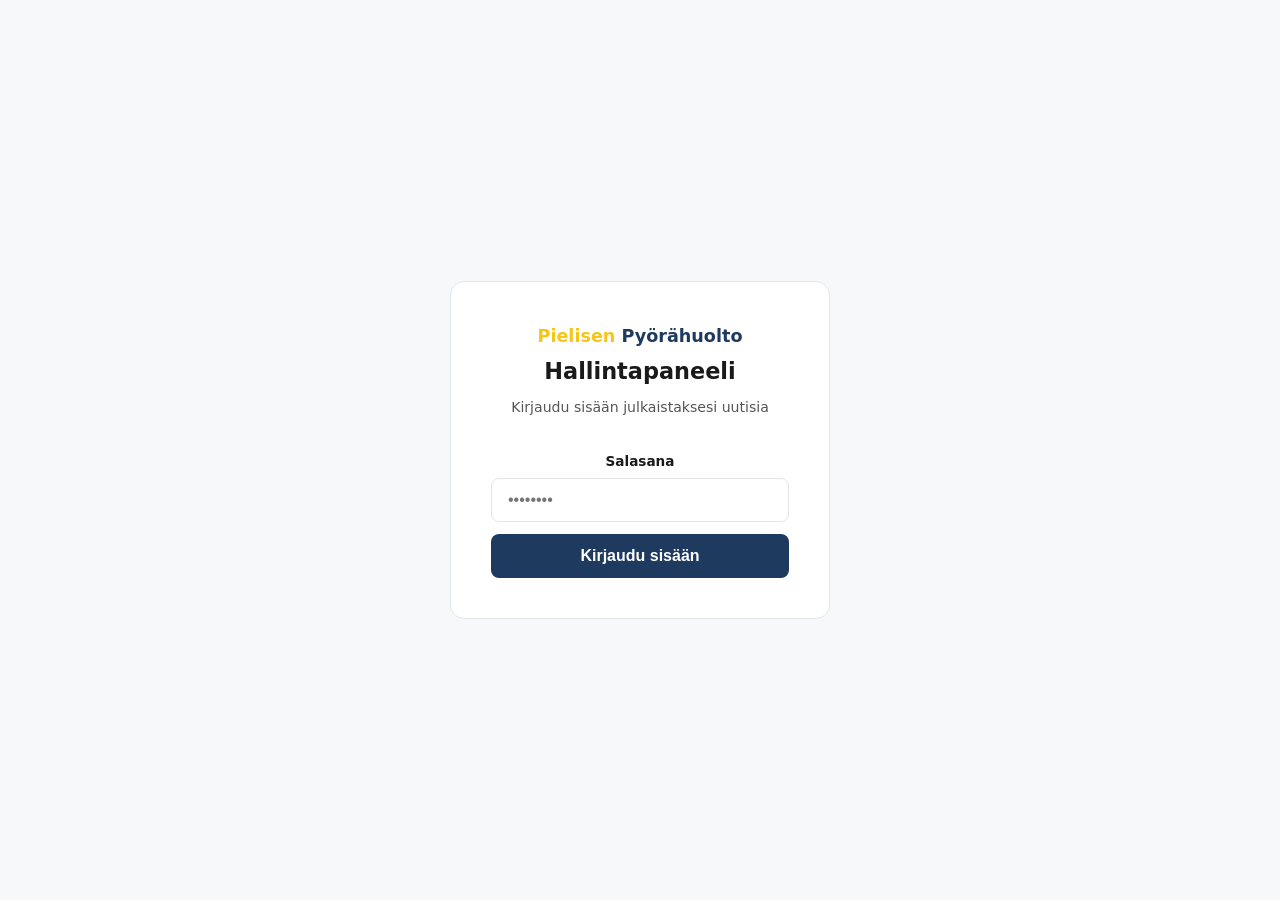
==== admin.html @ 20c183e9 "Initial commit – Pielisen Pyörähuolto website" ====
<!DOCTYPE html>
<html lang="fi">
<head>
<meta charset="UTF-8">
<meta name="viewport" content="width=device-width,initial-scale=1.0">
<title>Hallintapaneeli – Pielisen Pyörähuolto</title>
<style>
*{margin:0;padding:0;box-sizing:border-box}
:root{--blue:#1E3A5F;--blue-light:#2a5080;--yellow:#F5C518;--yellow-dark:#d4a900;--gray:#f7f8fa;--text:#1a1a1a;--muted:#555;--border:#e2e6ea;--white:#fff;--red:#c0392b;--green:#1a7a4a}
body{font-family:system-ui,-apple-system,sans-serif;color:var(--text);font-size:16px;line-height:1.6;background:var(--gray);min-height:100vh}

/* LOGIN */
#login-screen{display:flex;align-items:center;justify-content:center;min-height:100vh;padding:2rem}
.login-card{background:var(--white);border:1px solid var(--border);border-radius:14px;padding:2.5rem;width:100%;max-width:380px;text-align:center}
.login-logo{font-size:1.1rem;font-weight:700;color:var(--blue);margin-bottom:.25rem}
.login-logo span{color:var(--yellow)}
.login-card h2{font-size:1.4rem;font-weight:800;margin-bottom:.4rem;color:var(--text)}
.login-card p{font-size:.88rem;color:var(--muted);margin-bottom:2rem}
.login-card input{width:100%;padding:.75rem 1rem;border:1px solid var(--border);border-radius:8px;font-size:1rem;margin-bottom:.75rem;outline:none;transition:border-color .2s}
.login-card input:focus{border-color:var(--blue)}
.login-card button{width:100%;background:var(--blue);color:var(--white);font-weight:700;font-size:1rem;padding:.8rem;border:none;border-radius:8px;cursor:pointer;transition:background .2s}
.login-card button:hover{background:var(--blue-light)}
.login-err{color:var(--red);font-size:.85rem;margin-top:.5rem;display:none}

/* APP */
#app{display:none}
header{background:var(--blue);padding:0 2rem;height:60px;display:flex;align-items:center;justify-content:space-between}
.h-logo{color:var(--white);font-weight:700;font-size:1rem}
.h-logo span{color:var(--yellow)}
.h-right{display:flex;align-items:center;gap:1rem}
.h-site{color:rgba(255,255,255,.7);text-decoration:none;font-size:.85rem}
.h-site:hover{color:var(--yellow)}
.btn-logout{background:transparent;border:1px solid rgba(255,255,255,.3);color:rgba(255,255,255,.8);font-size:.82rem;padding:.35rem .85rem;border-radius:6px;cursor:pointer}
.btn-logout:hover{border-color:rgba(255,255,255,.6)}

main{max-width:820px;margin:0 auto;padding:2.5rem 1.5rem}

.panel{background:var(--white);border:1px solid var(--border);border-radius:12px;padding:1.75rem;margin-bottom:1.5rem}
.panel-title{font-size:1.05rem;font-weight:800;color:var(--text);margin-bottom:1.25rem;padding-bottom:.75rem;border-bottom:1px solid var(--border)}

label{display:block;font-size:.85rem;font-weight:700;color:var(--text);margin-bottom:.35rem}
input[type=text],input[type=date],textarea{width:100%;padding:.7rem 1rem;border:1px solid var(--border);border-radius:8px;font-size:.95rem;font-family:inherit;outline:none;transition:border-color .2s;color:var(--text)}
input:focus,textarea:focus{border-color:var(--blue)}
textarea{resize:vertical;min-height:100px;line-height:1.55}
.field{margin-bottom:1rem}

.form-row{display:flex;gap:1rem;flex-wrap:wrap}
.form-row .field{flex:1;min-width:180px}

.btn-post{background:var(--blue);color:var(--white);font-weight:700;padding:.75rem 1.75rem;border:none;border-radius:8px;font-size:.95rem;cursor:pointer;transition:background .2s}
.btn-post:hover{background:var(--blue-light)}
.btn-post:disabled{opacity:.5;cursor:not-allowed}

.toast{position:fixed;bottom:2rem;right:2rem;background:var(--green);color:var(--white);padding:.75rem 1.25rem;border-radius:8px;font-size:.9rem;font-weight:600;opacity:0;transform:translateY(8px);transition:all .3s;pointer-events:none;z-index:999}
.toast.show{opacity:1;transform:translateY(0)}

.posts-list{display:flex;flex-direction:column;gap:.75rem}
.post-item{border:1px solid var(--border);border-radius:10px;padding:1.1rem 1.25rem;display:flex;align-items:flex-start;gap:1rem;background:var(--white)}
.post-item.hidden-post{background:var(--gray);border-style:dashed}
.post-meta{flex:1;min-width:0}
.post-title{font-weight:700;font-size:.97rem;color:var(--text);margin-bottom:.2rem;white-space:nowrap;overflow:hidden;text-overflow:ellipsis}
.post-date{font-size:.78rem;color:var(--muted)}
.post-body{font-size:.85rem;color:var(--muted);margin-top:.3rem;display:-webkit-box;-webkit-line-clamp:2;-webkit-box-orient:vertical;overflow:hidden}
.post-actions{display:flex;gap:.5rem;flex-shrink:0;align-items:center}
.badge{font-size:.72rem;font-weight:700;padding:.2rem .6rem;border-radius:12px;letter-spacing:.3px}
.badge-pub{background:#d4edda;color:#155724}
.badge-hid{background:#e2e3e5;color:#383d41}
.btn-sm{font-size:.8rem;padding:.35rem .8rem;border-radius:6px;border:1px solid var(--border);background:var(--white);cursor:pointer;font-weight:600;transition:all .2s;white-space:nowrap}
.btn-toggle{color:var(--blue);border-color:var(--blue)}
.btn-toggle:hover{background:var(--blue);color:var(--white)}
.btn-del{color:var(--red);border-color:transparent}
.btn-del:hover{background:#fdecea;border-color:#f5c6c6}

.empty-posts{color:var(--muted);font-size:.9rem;padding:.5rem 0}

.stats-row{display:grid;grid-template-columns:repeat(3,1fr);gap:1rem;margin-bottom:1.5rem}
.stat-box{background:var(--gray);border-radius:10px;padding:1rem 1.25rem;text-align:center}
.stat-num{font-size:1.8rem;font-weight:800;color:var(--blue)}
.stat-lbl{font-size:.78rem;color:var(--muted);margin-top:.1rem}

@media(max-width:500px){
  header{padding:0 1.25rem}
  main{padding:1.5rem 1rem}
  .panel{padding:1.25rem}
  .stats-row{grid-template-columns:1fr 1fr}
  .post-actions{flex-direction:column;align-items:flex-end}
}

/* TABS */
.tab-bar{display:flex;gap:.5rem;margin-bottom:1.5rem}
.tab-btn{font-size:.92rem;font-weight:700;padding:.5rem 1.35rem;border:1.5px solid var(--border);border-radius:8px;background:var(--white);color:var(--muted);cursor:pointer;transition:all .15s}
.tab-btn:hover{border-color:var(--blue);color:var(--blue)}
.tab-btn.active{background:var(--blue);border-color:var(--blue);color:var(--white)}

/* BOOKINGS */
.bk-filter{font-size:.78rem;font-weight:600;padding:.3rem .85rem;border:1.5px solid var(--border);border-radius:20px;background:var(--white);color:var(--muted);cursor:pointer;transition:all .15s}
.bk-filter:hover{border-color:var(--blue);color:var(--blue)}
.bk-filter.active{background:var(--blue);border-color:var(--blue);color:var(--white)}
.bk-loading,.bk-empty{color:var(--muted);font-size:.9rem;padding:1.5rem 0}
.bk-err{background:#fdecea;border:1px solid #f5c6c6;border-radius:8px;padding:1rem;font-size:.88rem;color:var(--red)}
.bk-card{border:1px solid var(--border);border-radius:10px;overflow:hidden;margin-bottom:.75rem;background:var(--white)}
.bk-head{display:flex;align-items:center;justify-content:space-between;padding:.7rem 1rem;background:var(--gray);gap:.5rem;flex-wrap:wrap}
.bk-date{font-weight:700;font-size:.92rem;color:var(--text)}
.bk-time{font-weight:700;font-size:.92rem;color:var(--blue)}
.bk-info{padding:.7rem 1rem;font-size:.88rem;line-height:1.65;border-bottom:1px solid #f2f2f2}
.bk-info a{color:var(--blue);text-decoration:none}
.bk-info a:hover{text-decoration:underline}
.bk-actions{padding:.6rem 1rem;display:flex;gap:.4rem;flex-wrap:wrap}
.bk-btn{font-size:.78rem;font-weight:600;padding:.28rem .7rem;border-radius:6px;border:1px solid var(--border);background:var(--white);cursor:pointer;transition:all .15s}
.bk-vahvista:hover{background:#d4edda;border-color:#c3e6cb;color:#155724}
.bk-valmis:hover{background:#cce5ff;border-color:#b8daff;color:#004085}
.bk-peru:hover{background:#fdecea;border-color:#f5c6c6;color:var(--red)}
.bk-palauta:hover{background:#fff3cd;border-color:#ffeeba;color:#856404}
.tl-uusi{display:inline-block;padding:.18rem .6rem;border-radius:10px;font-size:.74rem;font-weight:700;background:#fff3cd;color:#856404}
.tl-vahv{display:inline-block;padding:.18rem .6rem;border-radius:10px;font-size:.74rem;font-weight:700;background:#d4edda;color:#155724}
.tl-valmis{display:inline-block;padding:.18rem .6rem;border-radius:10px;font-size:.74rem;font-weight:700;background:#cce5ff;color:#004085}
.tl-per{display:inline-block;padding:.18rem .6rem;border-radius:10px;font-size:.74rem;font-weight:700;background:#e2e3e5;color:#383d41}
</style>
</head>
<body>

<!-- LOGIN -->
<div id="login-screen">
  <div class="login-card">
    <div class="login-logo"><span>Pielisen</span> Pyörähuolto</div>
    <h2>Hallintapaneeli</h2>
    <p>Kirjaudu sisään julkaistaksesi uutisia</p>
    <label for="pw">Salasana</label>
    <input type="password" id="pw" placeholder="••••••••" onkeydown="if(event.key==='Enter')login()">
    <button onclick="login()">Kirjaudu sisään</button>
    <div class="login-err" id="login-err">Väärä salasana. Yritä uudelleen.</div>
  </div>
</div>

<!-- APP -->
<div id="app">
  <header>
    <div class="h-logo"><span>Pielisen</span> Pyörähuolto - Hallinta</div>
    <div class="h-right">
      <a class="h-site" href="index.html" target="_blank">&#8599; Avaa sivusto</a>
      <button class="btn-logout" onclick="logout()">Kirjaudu ulos</button>
    </div>
  </header>

  <main>
    <div class="stats-row">
      <div class="stat-box"><div class="stat-num" id="s-total">0</div><div class="stat-lbl">Julkaisuja yhteensä</div></div>
      <div class="stat-box"><div class="stat-num" id="s-pub">0</div><div class="stat-lbl">Näkyvissä</div></div>
      <div class="stat-box"><div class="stat-num" id="s-hid">0</div><div class="stat-lbl">Piilotettu</div></div>
    </div>

    <div class="tab-bar">
      <button class="tab-btn active" onclick="switchTab('varaukset',this)">Varaukset</button>
      <button class="tab-btn" onclick="switchTab('uutiset',this)">Uutiset</button>
    </div>

    <div id="tab-varaukset" class="tab-panel">
      <div class="panel">
        <div style="display:flex;align-items:center;justify-content:space-between;flex-wrap:wrap;gap:.75rem;margin-bottom:1.25rem;padding-bottom:.75rem;border-bottom:1px solid var(--border)">
          <span style="font-size:1.05rem;font-weight:800">Varaukset</span>
          <div style="display:flex;gap:.4rem">
            <button class="bk-filter active" onclick="setBkFilter('tulevat',this)">Tulevat</button>
            <button class="bk-filter" onclick="setBkFilter('menneet',this)">Menneet</button>
            <button class="bk-filter" onclick="setBkFilter('kaikki',this)">Kaikki</button>
          </div>
        </div>
        <div id="bk-area"><p class="bk-loading">Kirjaudu sisään ladataksesi varaukset.</p></div>
      </div>
    </div><!-- /tab-varaukset -->

    <div id="tab-uutiset" class="tab-panel" style="display:none">
    <div class="panel">
      <div class="panel-title">&#43; Uusi julkaisu</div>
      <div class="field"><label for="f-title">Otsikko</label><input type="text" id="f-title" placeholder="esim. Keväthuolto alkaa!"></div>
      <div class="field"><label for="f-body">Teksti</label><textarea id="f-body" placeholder="Kirjoita lyhyt tiedote tai uutinen tähän..."></textarea></div>
      <div class="form-row">
        <div class="field"><label for="f-date">Päivämäärä</label><input type="date" id="f-date"></div>
      </div>
      <button class="btn-post" onclick="addPost()">Julkaise uutinen</button>
    </div>

    <div class="panel">
      <div class="panel-title">Julkaisut</div>
      <div class="posts-list" id="posts-list"></div>
    </div>
    </div><!-- /tab-uutiset -->
  </main>
</div>

<div class="toast" id="toast"></div>

<script>
const PW_HASH='a1d182d125869e9e5df6cff0f27f9d194e61793c90183ae0b5b86a0bc87ea4fc';
let posts=[];
const months=['tammikuuta','helmikuuta','maaliskuuta','huhtikuuta','toukokuuta','kesäkuuta','heinäkuuta','elokuuta','syyskuuta','lokakuuta','marraskuuta','joulukuuta'];

function fmtDate(d){const dt=new Date(d);return `${dt.getDate()}. ${months[dt.getMonth()]} ${dt.getFullYear()}`}
function esc(s){return String(s).replace(/&/g,'&amp;').replace(/</g,'&lt;').replace(/>/g,'&gt;')}
function showToast(msg){const t=document.getElementById('toast');t.textContent=msg;t.classList.add('show');setTimeout(()=>t.classList.remove('show'),2500)}

async function loadPosts(){
  try{
    const r=await fetch(`uutiset-api.php?token=${PW_HASH}`);
    const data=await r.json();
    posts=data.posts||[];
  }catch(e){posts=[];}
  renderPosts();
}

function updateStats(){
  const pub=posts.filter(p=>p.published).length;
  document.getElementById('s-total').textContent=posts.length;
  document.getElementById('s-pub').textContent=pub;
  document.getElementById('s-hid').textContent=posts.length-pub;
}

function renderPosts(){
  const el=document.getElementById('posts-list');
  const sorted=[...posts].sort((a,b)=>new Date(b.date)-new Date(a.date));
  if(!sorted.length){el.innerHTML='<p class="empty-posts">Ei julkaisuja vielä. Lisää ensimmäinen uutinen yllä.</p>';updateStats();return;}
  el.innerHTML=sorted.map(p=>`
    <div class="post-item ${p.published?'':'hidden-post'}" id="pi-${p.id}">
      <div class="post-meta">
        <div style="display:flex;align-items:center;gap:.5rem;margin-bottom:.15rem">
          <span class="badge ${p.published?'badge-pub':'badge-hid'}">${p.published?'Näkyvissä':'Piilotettu'}</span>
          <span class="post-date">${fmtDate(p.date)}</span>
        </div>
        <div class="post-title">${esc(p.title)}</div>
        <div class="post-body">${esc(p.body)}</div>
      </div>
      <div class="post-actions">
        <button class="btn-sm btn-toggle" onclick="togglePost(${p.id})">${p.published?'Piilota':'Näytä'}</button>
        <button class="btn-sm btn-del" onclick="deletePost(${p.id})">Poista</button>
      </div>
    </div>
  `).join('');
  updateStats();
}

async function addPost(){
  const title=document.getElementById('f-title').value.trim();
  const body=document.getElementById('f-body').value.trim();
  const date=document.getElementById('f-date').value;
  if(!title){alert('Lisää otsikko.');return;}
  if(!body){alert('Lisää teksti.');return;}
  if(!date){alert('Valitse päivämäärä.');return;}
  const btn=document.querySelector('.btn-post');
  btn.disabled=true;
  const fd=new FormData();
  fd.append('token',PW_HASH);fd.append('action','add');
  fd.append('title',title);fd.append('body',body);fd.append('date',date);
  const r=await fetch('uutiset-api.php',{method:'POST',body:fd});
  const data=await r.json();
  btn.disabled=false;
  if(data.ok){
    document.getElementById('f-title').value='';
    document.getElementById('f-body').value='';
    showToast('Uutinen julkaistu!');
    await loadPosts();
  }else showToast('Virhe tallennuksessa.');
}

async function togglePost(id){
  const fd=new FormData();
  fd.append('token',PW_HASH);fd.append('action','toggle');fd.append('id',id);
  const r=await fetch('uutiset-api.php',{method:'POST',body:fd});
  const data=await r.json();
  if(data.ok){
    showToast(data.published?'Julkaisu näkyy nyt sivustolla.':'Julkaisu piilotettu.');
    await loadPosts();
  }
}

async function deletePost(id){
  if(!confirm('Haluatko varmasti poistaa tämän julkaisun? Tätä ei voi perua.'))return;
  const fd=new FormData();
  fd.append('token',PW_HASH);fd.append('action','delete');fd.append('id',id);
  const r=await fetch('uutiset-api.php',{method:'POST',body:fd});
  const data=await r.json();
  if(data.ok){showToast('Julkaisu poistettu.');await loadPosts();}
}

async function sha256(str){
  const buf=await crypto.subtle.digest('SHA-256',new TextEncoder().encode(str));
  return Array.from(new Uint8Array(buf)).map(b=>b.toString(16).padStart(2,'0')).join('');
}

async function login(){
  const v=document.getElementById('pw').value;
  const err=document.getElementById('login-err');
  const hash=await sha256(v);
  if(hash===PW_HASH){
    document.getElementById('login-screen').style.display='none';
    document.getElementById('app').style.display='block';
    err.style.display='none';
    document.getElementById('f-date').valueAsDate=new Date();
    await loadPosts();
    loadBookings();
  } else {
    err.style.display='block';
    document.getElementById('pw').value='';
  }
}

function logout(){
  document.getElementById('login-screen').style.display='flex';
  document.getElementById('app').style.display='none';
  document.getElementById('pw').value='';
  // Reset to varaukset tab
  document.querySelectorAll('.tab-btn').forEach((b,i)=>b.classList.toggle('active',i===0));
  document.getElementById('tab-varaukset').style.display='block';
  document.getElementById('tab-uutiset').style.display='none';
}

function switchTab(name, btn){
  document.querySelectorAll('.tab-btn').forEach(b=>b.classList.remove('active'));
  btn.classList.add('active');
  document.getElementById('tab-uutiset').style.display  = name==='uutiset'  ? 'block' : 'none';
  document.getElementById('tab-varaukset').style.display = name==='varaukset' ? 'block' : 'none';
  if(name==='varaukset') loadBookings();
}

/* ── Bookings ── */
const PALVELUT={perushuolto:'Perushuolto',tayshuolto:'Täyshuolto',sahko_huolto:'Sähköpyörän huolto',rengaskorjaus:'Rengaskorjaus',muu:'Muu'};
const PYORAT  ={tavallinen:'Polkupyörä',sahkopyora:'Sähköpyörä',lapsi:'Lasten pyörä',muu:'Muu'};
const TILAT   ={uusi:{l:'Uusi',c:'tl-uusi'},vahvistettu:{l:'Vahvistettu',c:'tl-vahv'},valmis:{l:'Valmis',c:'tl-valmis'},peruttu:{l:'Peruttu',c:'tl-per'}};
const BK_KK   =['tammikuuta','helmikuuta','maaliskuuta','huhtikuuta','toukokuuta','kesäkuuta','heinäkuuta','elokuuta','syyskuuta','lokakuuta','marraskuuta','joulukuuta'];
let bkFilter='tulevat';

function bkFmt(s){const[y,m,d]=s.split('-');return `${parseInt(d)}. ${BK_KK[parseInt(m)-1]} ${y}`;}

function setBkFilter(f,btn){
  bkFilter=f;
  document.querySelectorAll('.bk-filter').forEach(b=>b.classList.remove('active'));
  btn.classList.add('active');
  loadBookings();
}

function loadBookings(){
  document.getElementById('bk-area').innerHTML='<p class="bk-loading">Ladataan...</p>';
  fetch(`varaukset-api.php?token=${PW_HASH}&filter=${bkFilter}`)
    .then(r=>r.json())
    .then(data=>{
      if(data.error==='db_connect'||data.error==='db_error'){
        document.getElementById('bk-area').innerHTML='<div class="bk-err">Tietokantayhteyttä ei saatu. Tarkista <strong>varaukset-api.php</strong>:n DB-asetukset.</div>';
        return;
      }
      if(data.error==='unauthorized'){
        document.getElementById('bk-area').innerHTML='<div class="bk-err">Kirjautumisvirhe. Kirjaudu uudelleen sisään.</div>';
        return;
      }
      renderBookings(data.bookings||[]);
    })
    .catch(()=>{
      document.getElementById('bk-area').innerHTML='<div class="bk-err">Palvelinta ei tavoitettu. Varmista, että sivu on PHP-palvelimella (ei file://).</div>';
    });
}

function renderBookings(list){
  const area=document.getElementById('bk-area');
  if(!list.length){area.innerHTML='<p class="bk-empty">Ei varauksia tällä hakuehdolla.</p>';return;}
  area.innerHTML=list.map(b=>{
    const t=TILAT[b.tila]||{l:b.tila,c:''};
    const acts=[];
    if(b.tila!=='vahvistettu'&&b.tila!=='valmis'&&b.tila!=='peruttu')
      acts.push(`<button class="bk-btn bk-vahvista" onclick="updateBk(${b.id},'vahvistettu')">Vahvista</button>`);
    if(b.tila!=='valmis'&&b.tila!=='peruttu')
      acts.push(`<button class="bk-btn bk-valmis" onclick="updateBk(${b.id},'valmis')">Valmis</button>`);
    if(b.tila!=='peruttu')
      acts.push(`<button class="bk-btn bk-peru" onclick="updateBk(${b.id},'peruttu')">Peru</button>`);
    if(b.tila==='peruttu'||b.tila==='valmis')
      acts.push(`<button class="bk-btn bk-palauta" onclick="updateBk(${b.id},'uusi')">Palauta</button>`);
    const extra=b.lisatiedot?` &middot; <em>${esc(b.lisatiedot)}</em>`:'';
    return `<div class="bk-card">
  <div class="bk-head">
    <div><span class="bk-date">${bkFmt(b.toivottu_pvm)}</span> <span class="bk-time">klo ${esc(b.toivottu_aika)}</span></div>
    <span class="${t.c}">${t.l}</span>
  </div>
  <div class="bk-info">
    <div><strong>${esc(b.nimi)}</strong> &middot; <a href="tel:${esc(b.puhelin)}">${esc(b.puhelin)}</a> &middot; <a href="mailto:${esc(b.email)}">${esc(b.email)}</a></div>
    <div style="color:var(--muted);margin-top:.15rem">${esc(PALVELUT[b.palvelu]||b.palvelu)} &middot; ${esc(PYORAT[b.pyora_tyyppi]||b.pyora_tyyppi)}${extra}</div>
  </div>
  <div class="bk-actions">${acts.join('')}</div>
</div>`;
  }).join('');
}

function updateBk(id,tila){
  const fd=new FormData();
  fd.append('token',PW_HASH);
  fd.append('id',id);
  fd.append('tila',tila);
  fetch('varaukset-api.php',{method:'POST',body:fd})
    .then(r=>r.json())
    .then(d=>{
      if(d.ok){showToast('Tila päivitetty.');loadBookings();}
      else showToast('Virhe päivityksessä.');
    })
    .catch(()=>showToast('Yhteysvirhe.'));
}
</script>
</body>
</html>
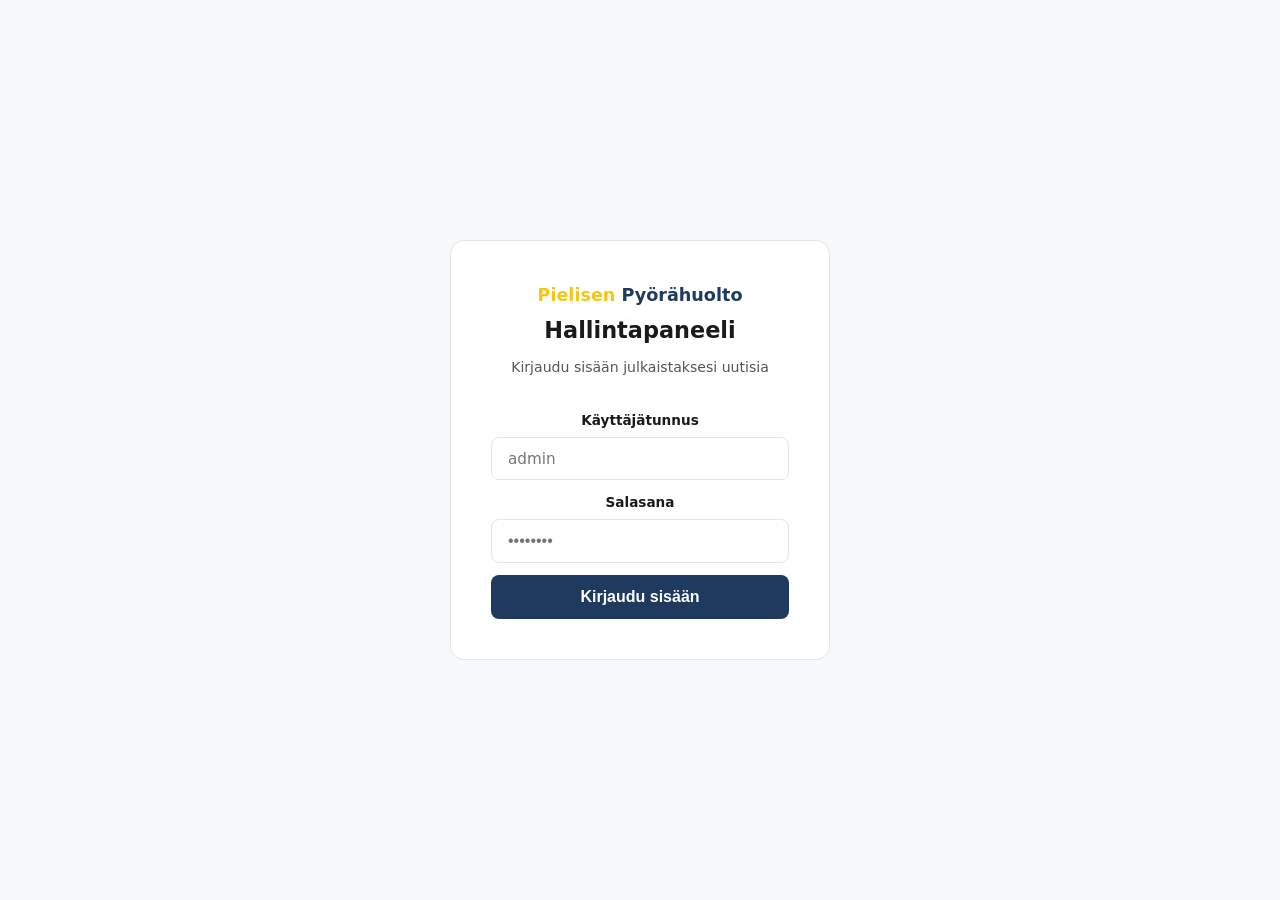
==== commit 8b7d54a6: "Refactor booking system to use database instead of JSON files; implement error handling and improve " ====
--- a/admin.html
+++ b/admin.html
@@ -125,10 +125,12 @@
     <div class="login-logo"><span>Pielisen</span> Pyörähuolto</div>
     <h2>Hallintapaneeli</h2>
     <p>Kirjaudu sisään julkaistaksesi uutisia</p>
+    <label for="un">Käyttäjätunnus</label>
+    <input type="text" id="un" placeholder="admin" onkeydown="if(event.key==='Enter')login()">
     <label for="pw">Salasana</label>
     <input type="password" id="pw" placeholder="••••••••" onkeydown="if(event.key==='Enter')login()">
     <button onclick="login()">Kirjaudu sisään</button>
-    <div class="login-err" id="login-err">Väärä salasana. Yritä uudelleen.</div>
+    <div class="login-err" id="login-err">Väärä tunnus tai salasana.</div>
   </div>
 </div>
 
@@ -191,6 +193,7 @@
 
 <script>
 const PW_HASH='a1d182d125869e9e5df6cff0f27f9d194e61793c90183ae0b5b86a0bc87ea4fc';
+const USER_HASH='8c6976e5b5410415bde908bd4dee15dfb167a9c873fc4bb8a81f6f2ab448a918';
 let posts=[];
 const months=['tammikuuta','helmikuuta','maaliskuuta','huhtikuuta','toukokuuta','kesäkuuta','heinäkuuta','elokuuta','syyskuuta','lokakuuta','marraskuuta','joulukuuta'];
 
@@ -286,10 +289,11 @@
 }
 
 async function login(){
+  const u=document.getElementById('un').value;
   const v=document.getElementById('pw').value;
   const err=document.getElementById('login-err');
-  const hash=await sha256(v);
-  if(hash===PW_HASH){
+  const [uhash,phash]=await Promise.all([sha256(u),sha256(v)]);
+  if(uhash===USER_HASH&&phash===PW_HASH){
     document.getElementById('login-screen').style.display='none';
     document.getElementById('app').style.display='block';
     err.style.display='none';
@@ -305,6 +309,7 @@
 function logout(){
   document.getElementById('login-screen').style.display='flex';
   document.getElementById('app').style.display='none';
+  document.getElementById('un').value='';
   document.getElementById('pw').value='';
   // Reset to varaukset tab
   document.querySelectorAll('.tab-btn').forEach((b,i)=>b.classList.toggle('active',i===0));
